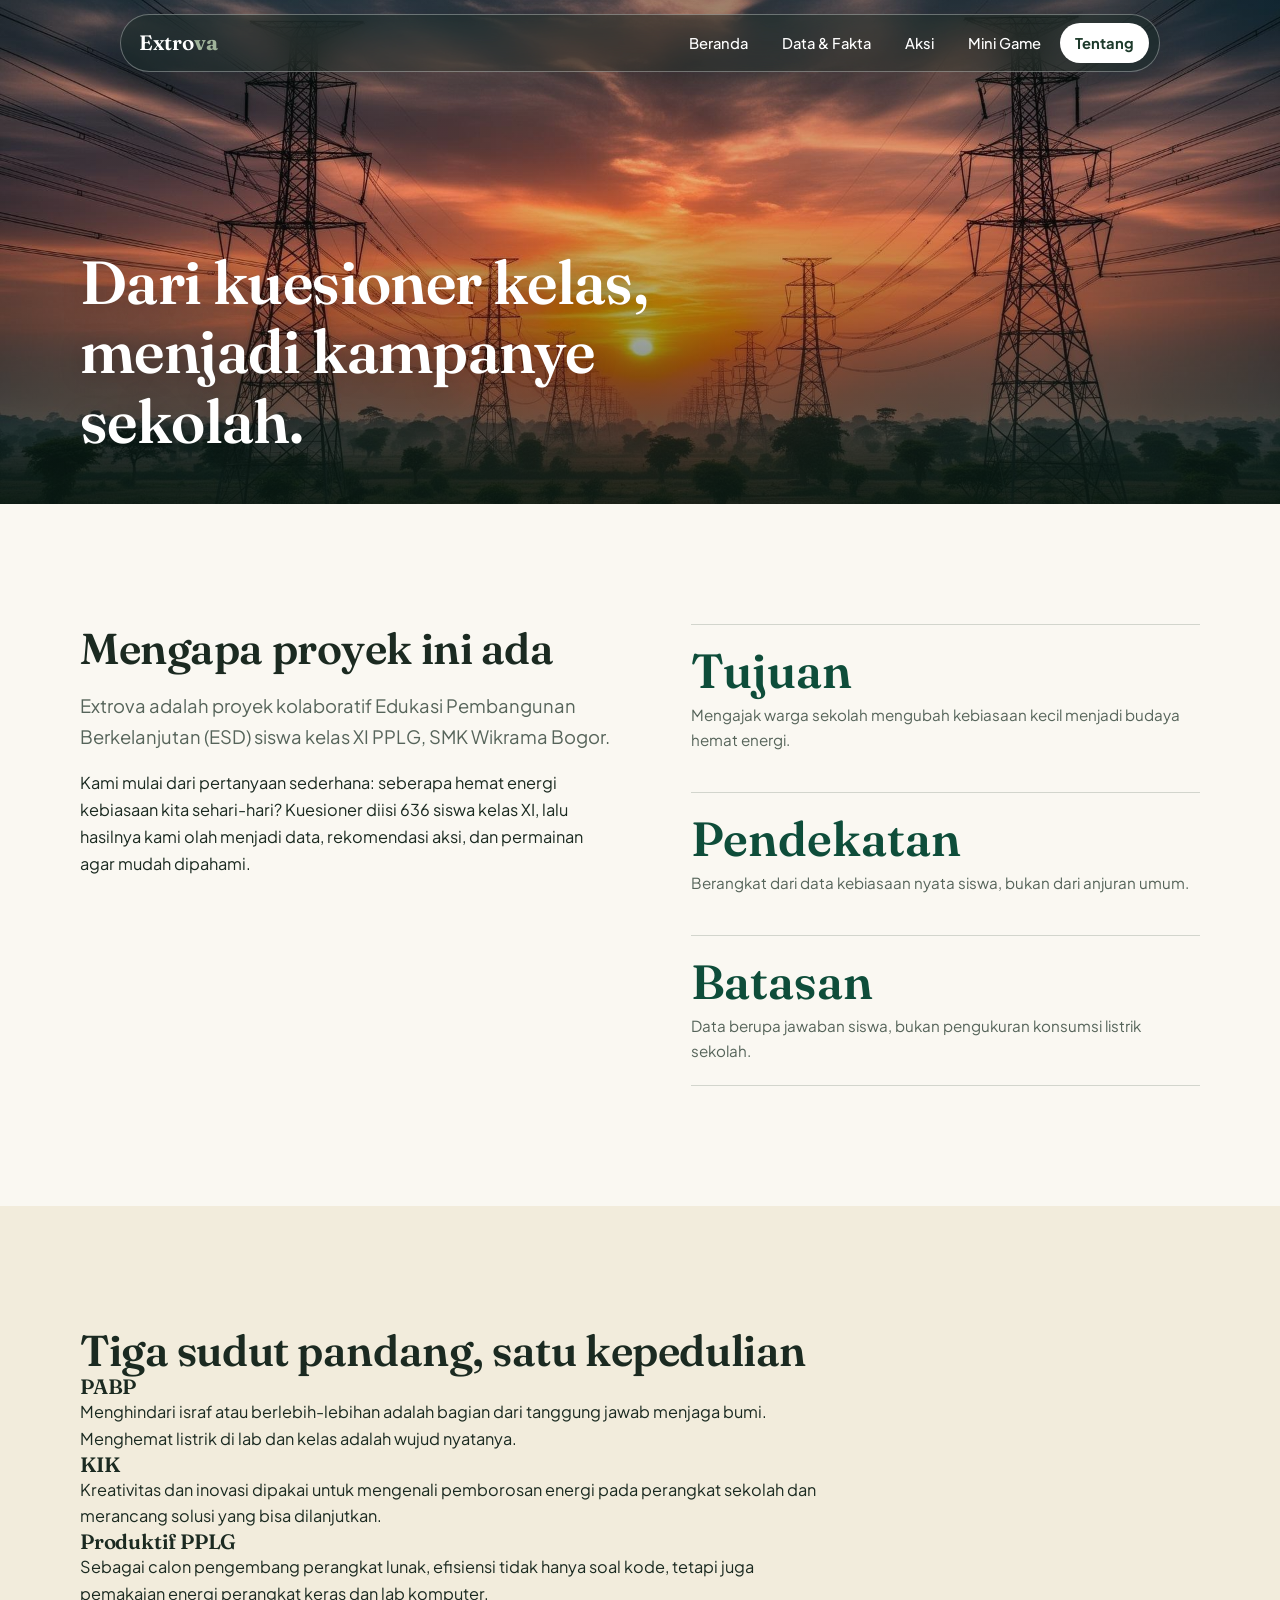
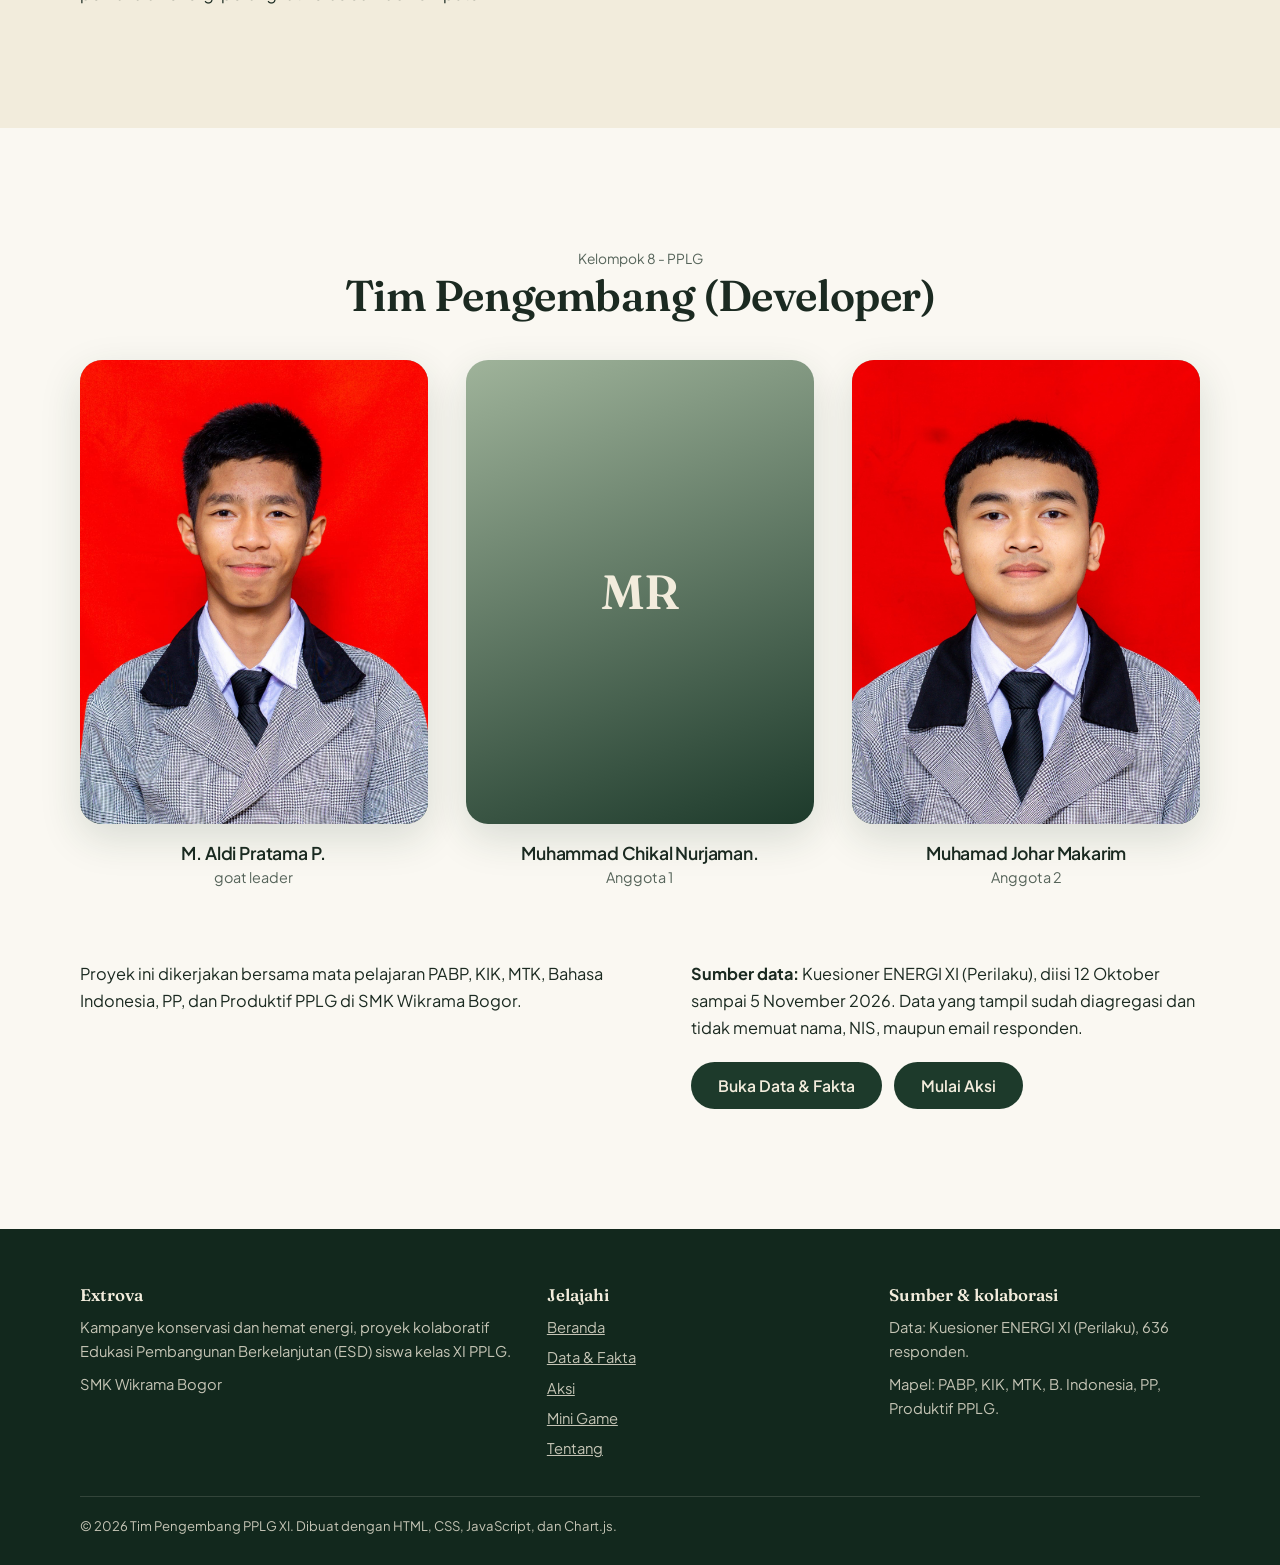
==== tentang.html @ 2183bda1 "project sekolah hemat energi" ====
<!DOCTYPE html>
<html lang="id">
<head>
  <meta charset="UTF-8">
  <meta name="viewport" content="width=device-width, initial-scale=1">
  <title>Tentang — Extrova</title>
  <link rel="preconnect" href="https://fonts.googleapis.com">
  <link rel="preconnect" href="https://fonts.gstatic.com" crossorigin>
  <link href="https://fonts.googleapis.com/css2?family=Fraunces:wght@500;600&family=Plus+Jakarta+Sans:wght@400;500;600;700&display=swap" rel="stylesheet">
  <link rel="stylesheet" href="css/style.css">
  <script src="js/main.js" defer></script>
</head>
<body data-page="tentang">
  <main>
    <section class="hero page-hero">
      <img src="assets/img/halamanutama.jpg" alt="" onerror="this.remove()">
      <div class="wrap">
        <h1>Dari kuesioner kelas, menjadi kampanye sekolah.</h1>
      </div>
    </section>

    <section class="section">
      <div class="wrap split">
        <div class="reveal">
          <h2>Mengapa proyek ini ada</h2>
          <p class="lead">Extrova adalah proyek kolaboratif Edukasi Pembangunan Berkelanjutan (ESD) siswa kelas XI PPLG, SMK Wikrama Bogor.</p>
          <p>Kami mulai dari pertanyaan sederhana: seberapa hemat energi kebiasaan kita sehari-hari? Kuesioner diisi 636 siswa kelas XI, lalu hasilnya kami olah menjadi data, rekomendasi aksi, dan permainan agar mudah dipahami.</p>
        </div>
        <div class="stat-col reveal">
          <div><b>Tujuan</b><span>Mengajak warga sekolah mengubah kebiasaan kecil menjadi budaya hemat energi.</span></div>
          <div><b>Pendekatan</b><span>Berangkat dari data kebiasaan nyata siswa, bukan dari anjuran umum.</span></div>
          <div><b>Batasan</b><span>Data berupa jawaban siswa, bukan pengukuran konsumsi listrik sekolah.</span></div>
        </div>
      </div>
    </section>

    <section class="section on-cream">
      <div class="wrap">
        <h2 class="reveal">Tiga sudut pandang, satu kepedulian</h2>
        <div class="findings reveal">
          <div><h3>PABP</h3><p>Menghindari israf atau berlebih-lebihan adalah bagian dari tanggung jawab menjaga bumi. Menghemat listrik di lab dan kelas adalah wujud nyatanya.</p></div>
          <div><h3>KIK</h3><p>Kreativitas dan inovasi dipakai untuk mengenali pemborosan energi pada perangkat sekolah dan merancang solusi yang bisa dilanjutkan.</p></div>
          <div><h3>Produktif PPLG</h3><p>Sebagai calon pengembang perangkat lunak, efisiensi tidak hanya soal kode, tetapi juga pemakaian energi perangkat keras dan lab komputer.</p></div>
        </div>
      </div>
    </section>

    <section class="section">
      <div class="wrap">
        <div class="reveal" style="text-align:center">
          <p class="small" style="margin-inline:auto">Kelompok 8 - PPLG</p>
          <h2>Tim Pengembang (Developer)</h2>
        </div>
        <div class="team reveal">
          <figure class="person">
            <div class="photo" data-i="AF"><img src="assets/img/team/aldi.jpeg" alt="Foto aldi" loading="lazy" onerror="this.remove()"></div>
            <figcaption><h3>M. Aldi Pratama P.</h3><p>goat leader</p></figcaption>
          </figure>
          <figure class="person">
            <div class="photo" data-i="MR"><img src="assets/img/team/chikal.jpg" alt="Foto chikal" loading="lazy" onerror="this.remove()"></div>
            <figcaption><h3>Muhammad Chikal Nurjaman.</h3><p>Anggota 1</p></figcaption>
          </figure>
          <figure class="person">
            <div class="photo" data-i="DM"><img src="assets/img/team/johar.jpeg" alt="Foto johar" loading="lazy" onerror="this.remove()"></div>
            <figcaption><h3>Muhamad Johar Makarim</h3><p>Anggota 2</p></figcaption>
          </figure>
        </div>
        <div class="split" style="margin-top:72px">
          <div class="reveal">
            <p>Proyek ini dikerjakan bersama mata pelajaran PABP, KIK, MTK, Bahasa Indonesia, PP, dan Produktif PPLG di SMK Wikrama Bogor.</p>
          </div>
          <div class="reveal">
            <p><strong>Sumber data:</strong> Kuesioner ENERGI XI (Perilaku), diisi 12 Oktober sampai 5 November 2026. Data yang tampil sudah diagregasi dan tidak memuat nama, NIS, maupun email responden.</p>
            <div class="btn-row" style="margin-top:20px">
              <a class="btn btn-dark" href="data.html">Buka Data & Fakta</a>
              <a class="btn btn-dark" href="aksi.html">Mulai Aksi</a>
            </div>
          </div>
        </div>
      </div>
    </section>
  </main>
</body>
</html>
---- css/style.css ----
/* Extrova — Nature'Escapes Glassmorphism */
:root{
  --forest:#1d3a2b;--emerald:#0e4d3a;--sage:#9fb39a;--olive:#6b7048;--cream:#f2ecdc;--off:#faf8f2;
  --ink:#1b2a21;--muted:#56645a;--ochre:#b8924a;--clay:#a5543f;
  --glass:rgba(250,248,242,.16);--glass-line:rgba(255,255,255,.32);
  --serif:'Fraunces',Georgia,'Times New Roman',serif;--sans:'Plus Jakarta Sans',system-ui,-apple-system,'Segoe UI',Roboto,sans-serif;
  --wrap:1120px;--r:22px;
}
*{box-sizing:border-box;margin:0;padding:0}
html{scroll-behavior:smooth;scroll-padding-top:96px}
body{font-family:var(--sans);background:var(--off);color:var(--ink);line-height:1.65;font-size:1.02rem;-webkit-font-smoothing:antialiased;overflow-x:hidden;animation:pagein .5s ease both}
@keyframes pagein{from{opacity:0}to{opacity:1}}
img,canvas{max-width:100%;display:block}
a{color:inherit}
h1,h2,h3{font-family:var(--serif);font-weight:600;line-height:1.14;letter-spacing:-.01em}
h1{font-size:clamp(2.5rem,6.4vw,4.9rem)}h2{font-size:clamp(1.8rem,3.8vw,2.7rem)}h3{font-size:1.3rem}
p{max-width:62ch}
:focus-visible{outline:3px solid var(--ochre);outline-offset:3px;border-radius:6px}
.wrap{width:min(var(--wrap),100% - 40px);margin-inline:auto}
.section{padding:clamp(64px,10vw,120px) 0}
.on-cream{background:var(--cream)}
.on-forest{background:var(--forest);color:var(--cream)}
.lead{font-size:1.15rem;color:var(--muted)}
.on-forest .lead,.on-forest p{color:rgba(255, 255, 255, 0.82)}
.small{font-size:.86rem;color:var(--muted)}
.on-forest .small{color:rgba(255, 255, 255, 0.7)}

/* Navigasi — floating glass */
.nav{position:fixed;top:14px;left:50%;transform:translateX(-50%);width:min(1040px,100% - 24px);z-index:50;display:flex;align-items:center;justify-content:space-between;padding:8px 10px 8px 18px;border-radius:999px;background:rgba(14,38,28,.38);backdrop-filter:blur(16px) saturate(140%);-webkit-backdrop-filter:blur(16px) saturate(140%);border:1px solid var(--glass-line);box-shadow:0 10px 30px rgba(8,24,16,.18);color:#fff;transition:background .3s}
.nav.solid{background:rgba(14,38,28,.8)}
.brand{font-family:var(--serif);font-size:1.3rem;text-decoration:none;font-weight:600}
.brand b{color:var(--sage)}
.nav ul{display:flex;gap:4px;list-style:none}
.nav ul a{display:block;padding:8px 15px;border-radius:999px;text-decoration:none;font-size:.92rem;font-weight:500;transition:background .2s}
.nav ul a:hover{background:rgba(255,255,255,.14)}
.nav ul a[aria-current=page]{background:#fff;color:var(--forest);font-weight:700}
.burger{display:none;background:none;border:0;color:inherit;font:inherit;padding:8px 14px;border-radius:999px;cursor:pointer;font-weight:600}
@media(max-width:820px){
  .burger{display:block}
  .nav ul{position:absolute;top:calc(100% + 8px);left:0;right:0;flex-direction:column;padding:10px;border-radius:24px;background:rgba(14,38,28,.92);backdrop-filter:blur(16px);border:1px solid var(--glass-line);display:none}
  .nav ul.open{display:flex}
}

/* Tombol */
.btn{display:inline-flex;align-items:center;gap:8px;padding:13px 26px;border-radius:999px;font:600 .98rem var(--sans);text-decoration:none;border:1px solid transparent;cursor:pointer;transition:transform .2s,background .2s,box-shadow .2s}
.btn:hover{transform:translateY(-2px)}
.btn-solid{background:#fff;color:var(--forest)}
.btn-solid:hover{box-shadow:0 8px 22px rgba(0,0,0,.22)}
.btn-glass{background:var(--glass);color:var(--cream);border-color:var(--glass-line);backdrop-filter:blur(10px);-webkit-backdrop-filter:blur(10px)}
.btn-dark{background:var(--forest);color:var(--cream)}
.btn-dark:hover{background:var(--emerald)}
.btn-row{display:flex;flex-wrap:wrap;gap:12px}

/* Hero */
.hero{position:relative;min-height:100svh;display:flex;align-items:flex-end;color:#fff;background:linear-gradient(#3d625a,#1d3a2b);overflow:hidden}
.hero>img{position:absolute;inset:0;width:100%;height:100%;object-fit:cover}
.hero::after{content:"";position:absolute;inset:0;background:linear-gradient(180deg,rgba(10,28,20,.35) 0%,rgba(10,28,20,.05) 38%,rgba(10,28,20,.78) 100%)}
.hero .wrap{position:relative;z-index:2;padding:130px 0 48px}
.hero h1{max-width:15ch;font-size:clamp(2.4rem,5.6vw,4.3rem);color:#fff;text-shadow:0 2px 24px rgba(0,0,0,.25)}
.hero p{margin:20px 0 30px;font-size:1.2rem;color:#fff;max-width:46ch}
.hero-strip{margin-top:48px;display:grid;grid-template-columns:repeat(3,1fr);border-radius:var(--r);background:rgba(14,38,28,.42);backdrop-filter:blur(14px);-webkit-backdrop-filter:blur(14px);border:1px solid var(--glass-line);overflow:hidden}
.hero-strip div{padding:18px 22px;border-left:1px solid var(--glass-line)}
.hero-strip div:first-child{border-left:0}
.hero-strip b{display:block;font:600 clamp(1.6rem,3.4vw,2.4rem)/1.1 var(--serif)}
.hero-strip span{font-size:.85rem;opacity:.85}
.page-hero{min-height:56svh}
.page-hero h1{font-size:clamp(2.2rem,5vw,3.8rem);max-width:18ch}

/* Layout editorial */
.split{display:grid;grid-template-columns:1.05fr 1fr;gap:clamp(28px,6vw,80px);align-items:start}
.split>div>*+*{margin-top:18px}
.stat-col{display:grid}
.stat-col div{padding:22px 0;border-top:1px solid rgba(29,58,43,.18)}
.stat-col div:last-child{border-bottom:1px solid rgba(29,58,43,.18)}
.stat-col b{font:600 clamp(2.2rem,4vw,3rem)/1 var(--serif);color:var(--emerald)}
.stat-col span{display:block;margin-top:6px;color:var(--muted);font-size:.95rem}
.band{position:relative;color:var(--cream);background:var(--forest);overflow:hidden}
.band>img{position:absolute;inset:0;width:100%;height:100%;object-fit:cover}
.band::after{content:"";position:absolute;inset:0;background:rgba(10,28,20,.35)}
.band .wrap{position:relative;z-index:2}
.glass{background:rgba(20,48,36,.55);backdrop-filter:blur(18px) saturate(130%);-webkit-backdrop-filter:blur(18px) saturate(130%);border:1px solid var(--glass-line);border-radius:28px;padding:clamp(24px,5vw,48px);box-shadow:0 20px 50px rgba(6,20,13,.28);max-width:640px}
.glass>*+*{margin-top:16px}
.glass p{color:rgba(250,248,242,.9)}

/* Aksi */
.actions{display:grid;gap:22px;margin-top:40px}
.action{display:grid;grid-template-columns:minmax(0,.9fr) minmax(0,1.3fr);gap:clamp(20px,4vw,48px);padding:32px;border-radius:var(--r);background:var(--off);border:1px solid rgba(29,58,43,.12);box-shadow:0 10px 30px rgba(29,58,43,.07)}
.action:nth-child(even){background:var(--forest);color:var(--cream);border-color:transparent}
.action:nth-child(even) p,.action:nth-child(even) li{color:rgba(242,236,220,.86)}
.action .finding{display:inline-block;margin-top:14px;padding:8px 14px;border-radius:12px;background:rgba(159,179,154,.28);font-size:.88rem;font-weight:600}
.action ul{margin:12px 0 0 1.1em}.action li{margin-top:6px;color:var(--muted)}
.action h4{font:700 .95rem var(--sans);margin-top:18px}
.strong-row{display:flex;flex-wrap:wrap;gap:12px;margin-top:22px}
.chip{padding:10px 18px;border-radius:999px;background:var(--off);border:1px solid rgba(29,58,43,.15);font-size:.92rem}
.chip b{color:var(--emerald)}
.pledge{margin-top:32px;padding:32px;border-radius:var(--r);background:var(--emerald);color:var(--cream)}
.pledge ul{list-style:none;margin:16px 0 20px;display:grid;gap:10px}
.pledge label{display:flex;gap:12px;align-items:center;padding:12px 16px;border-radius:14px;background:rgba(255,255,255,.1);cursor:pointer}
.pledge input{width:20px;height:20px;accent-color:var(--sage)}
.pledge output{display:block;margin-top:12px;font-weight:600}

/* Data *
.panel{background:rgba(250,248,242,.78);backdrop-filter:blur(14px);-webkit-backdrop-filter:blur(14px);border:1px solid rgba(255,255,255,.7);border-radius:var(--r);padding:clamp(20px,3vw,32px);box-shadow:0 14px 40px rgba(29,58,43,.1)}
.on-cream .panel{background:var(--off)}
.panel h3{margin-bottom:6px}.panel>p{color:var(--muted);font-size:.95rem}
.panel .src{margin-top:14px;padding-top:12px;border-top:1px solid rgba(29,58,43,.12);font-size:.8rem;color:var(--muted)}
.chart-box{position:relative;height:300px;margin-top:18px}
.chart-box.tall{height:420px}
.grid-2{display:grid;grid-template-columns:1fr 1fr;gap:24px;margin-top:24px}
.cat-wrap{display:grid;grid-template-columns:minmax(200px,300px) 1fr;gap:28px;align-items:center}
.cat-wrap .chart-box{height:260px;margin:0}
.legend{list-style:none;display:grid;gap:10px}
.legend li{display:grid;grid-template-columns:14px 1fr auto;gap:12px;align-items:center;padding-bottom:10px;border-bottom:1px solid rgba(29,58,43,.1)}
.legend i{width:14px;height:14px;border-radius:50%}
.legend em{font-style:normal;color:var(--muted);font-size:.9rem;margin-left:6px}
.notice{margin-top:24px;padding:18px 22px;border-left:4px solid var(--ochre);background:rgba(184,146,74,.12);border-radius:0 14px 14px 0;font-size:.92rem}
.findings{display:grid;grid-template-columns:repeat(3,1fr);gap:20px;margin-top:32px}
.findings div{padding-top:16px;border-top:2px solid var(--sage)}
.findings b{font:600 2rem/1 var(--serif);color:var(--emerald)}
.findings p{margin-top:8px;font-size:.93rem;color:var(--muted)}

/* Kalkulator */
.steps{margin:12px 0 0 1.2em}.steps li{margin-top:8px}
.field{display:grid;gap:6px;margin-top:16px}
.field label{font-weight:600;font-size:.92rem}
.field input[type=text],.field input[type=number],.field select{width:100%;padding:12px 14px;border-radius:12px;border:1px solid rgba(29,58,43,.25);background:#fff;font:inherit;color:var(--ink)}
.field input[type=range]{width:100%;accent-color:var(--emerald)}
.val{font-weight:700;color:var(--emerald)}
.on-forest .val{color:var(--sage)}
.results{display:grid;gap:12px;margin-top:20px}
.res{padding:16px 18px;border-radius:16px;background:var(--forest);color:var(--cream)}
.res span{display:block;font-size:.85rem;opacity:.8}
.res b{font:600 1.8rem/1.2 var(--serif)}
.res small{font:500 .9rem var(--sans);opacity:.8}
.on-forest .res{background:rgba(255,255,255,.12);border:1px solid var(--glass-line)}
.res p{margin-top:6px;font-size:.88rem;opacity:.85}
[hidden]{display:none!important}
.err{margin-top:14px;color:var(--clay);font-weight:600}
.glass.wide{max-width:none}
.on-forest .field label{color:var(--cream)}

/* Tim */
.team{display:grid;grid-template-columns:repeat(3,1fr);gap:clamp(16px,3vw,40px);margin-top:40px}
.person{text-align:center}
.photo{position:relative;aspect-ratio:3/4;border-radius:var(--r);overflow:hidden;background:linear-gradient(160deg,var(--sage),var(--forest));box-shadow:0 14px 40px rgba(29,58,43,.15)}
.photo::before{content:attr(data-i);position:absolute;inset:0;display:grid;place-items:center;font:600 3rem var(--serif);color:var(--cream)}
.photo img{position:absolute;inset:0;width:100%;height:100%;object-fit:cover}
.person h3{font:600 1.1rem var(--sans);margin-top:18px}
.person p{color:var(--muted);font-size:.9rem;margin:2px auto 0}
@media(max-width:600px){.team{grid-template-columns:1fr;max-width:320px;margin-inline:auto}}

/* Footer */
.footer{background:#12281d;color:rgba(242,236,220,.8);padding:56px 0 28px;font-size:.92rem}
.footer .cols{display:grid;grid-template-columns:1.4fr 1fr 1fr;gap:32px}
.footer h4{font:600 1.05rem var(--serif);color:var(--cream);margin-bottom:10px}
.footer ul{list-style:none;display:grid;gap:6px}
.footer p+p{margin-top:8px}
.footer .copy{margin-top:36px;padding-top:18px;border-top:1px solid rgba(242,236,220,.15);font-size:.82rem}

/* Reveal */
.reveal{opacity:0;transform:translateY(16px);transition:opacity .7s,transform .7s}
.reveal.in{opacity:1;transform:none}
@media(max-width:820px){
  .split,.grid-2,.action,.cat-wrap,.footer .cols,.findings{grid-template-columns:1fr}
  .hero-strip{grid-template-columns:1fr}
  .hero-strip div{border-left:0;border-top:1px solid var(--glass-line)}.hero-strip div:first-child{border-top:0}
  .chart-box.tall{height:520px}
}
@media(max-width:480px){.opts{grid-template-columns:1fr}.btn{width:100%;justify-content:center}}
@media(prefers-reduced-motion:reduce){*{animation:none!important;transition:none!important;scroll-behavior:auto!important}.reveal{opacity:1;transform:none}}
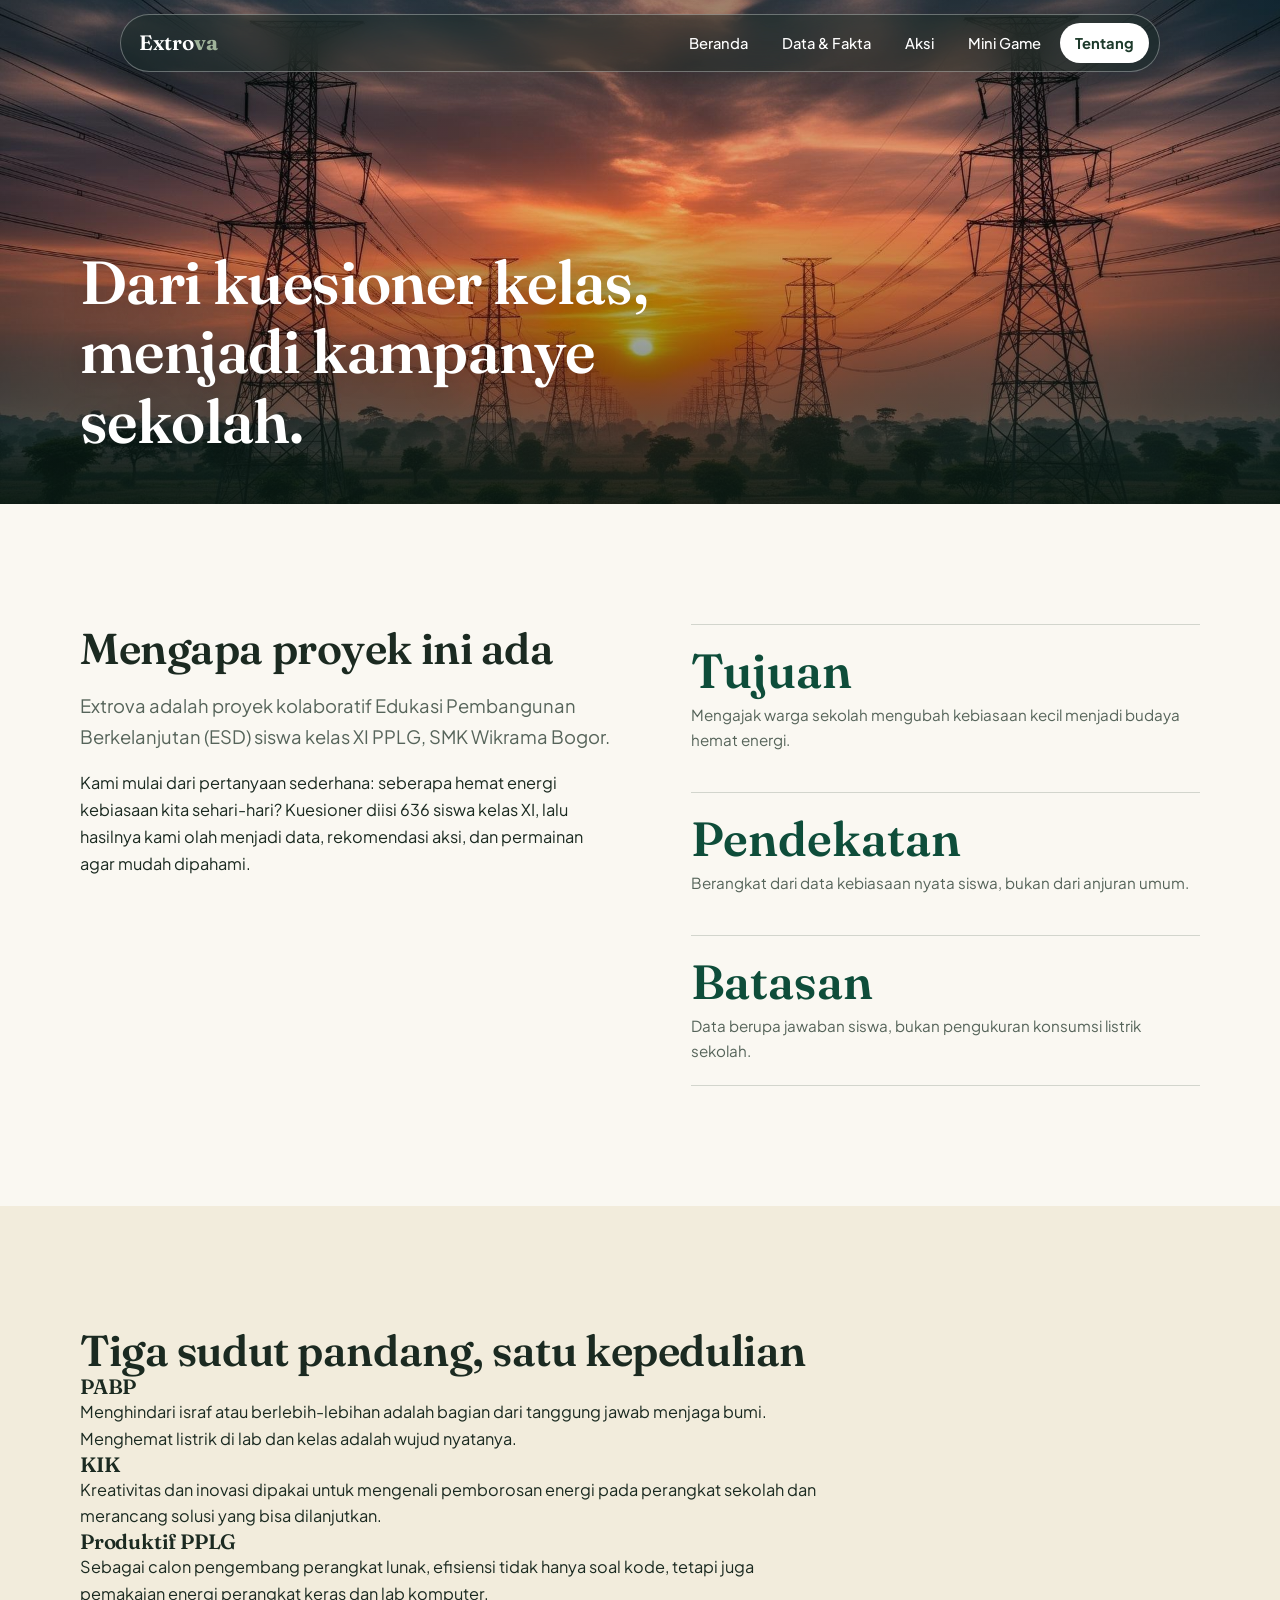
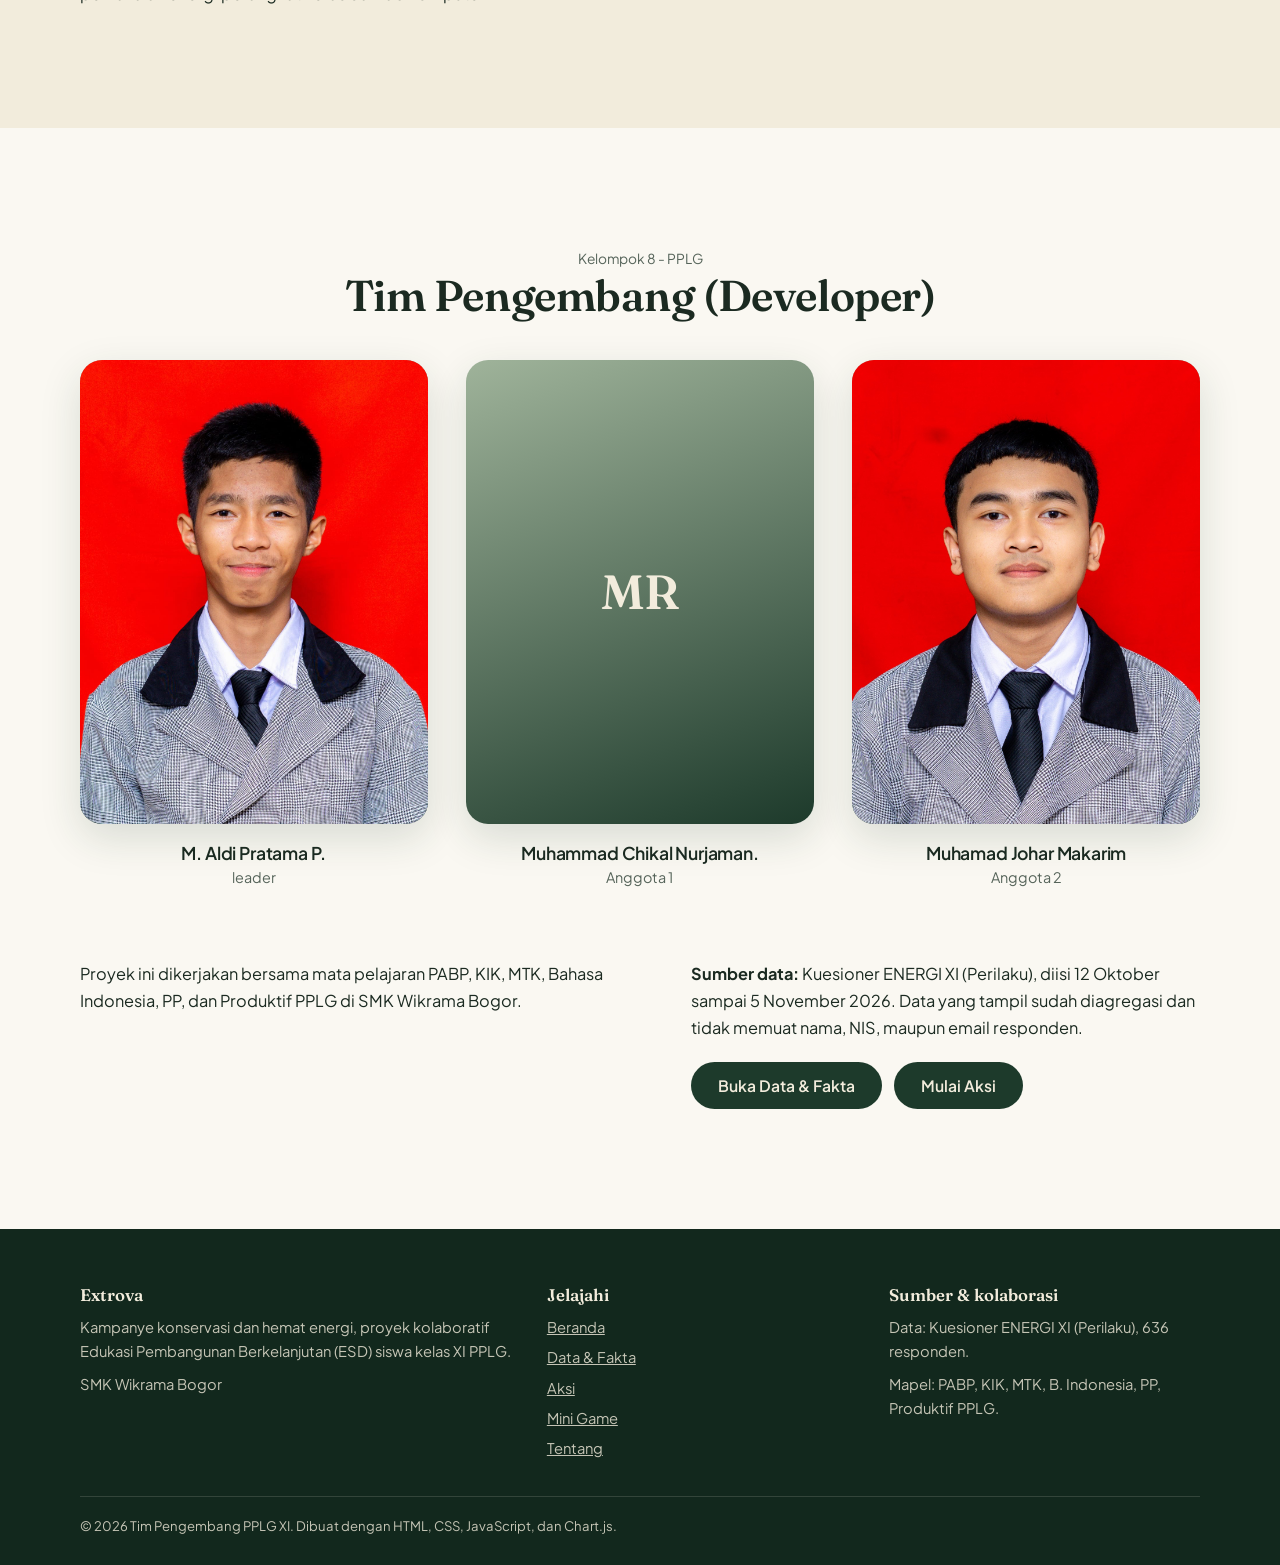
==== commit 7a8d2e16: "Change role description for M. Aldi Pratama P." ====
--- a/tentang.html
+++ b/tentang.html
@@ -54,7 +54,7 @@
         <div class="team reveal">
           <figure class="person">
             <div class="photo" data-i="AF"><img src="assets/img/team/aldi.jpeg" alt="Foto aldi" loading="lazy" onerror="this.remove()"></div>
-            <figcaption><h3>M. Aldi Pratama P.</h3><p>goat leader</p></figcaption>
+            <figcaption><h3>M. Aldi Pratama P.</h3><p>leader</p></figcaption>
           </figure>
           <figure class="person">
             <div class="photo" data-i="MR"><img src="assets/img/team/chikal.jpg" alt="Foto chikal" loading="lazy" onerror="this.remove()"></div>
